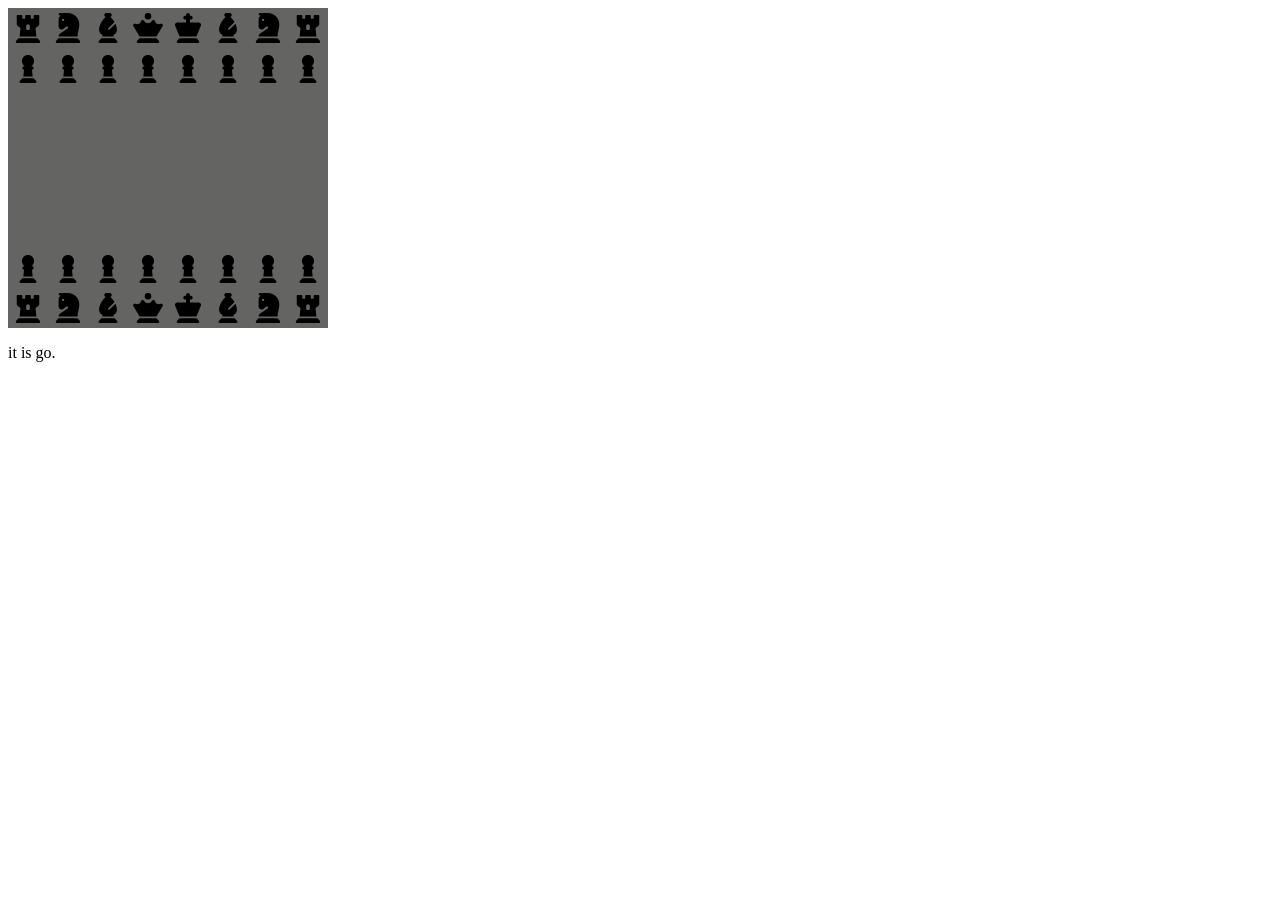
==== index.html @ 2e3c3ed7 "Add files via upload" ====
<!DOCTYPE html>
<html lang="en">
<head>
    <meta charset="UTF-8">
    <meta name="viewport" content="width=device-width, initial-scale=1.0">
    <title>Chess</title>
    <link rel="Stylesheet" href="style.css">
</head>

<body>

    <div id = "gameboard"></div>
    <p>it is <span id="player"></span> go.</p>
    <p id= "info display"></p>

    <script src="pieces.js"></script>
    <script src="app.js"></script>


</body>
</html>
---- style.css ----
#gameboard {
    width:  320px;
    height: 320px;
    display: flex;
    flex-wrap: wrap;
}

.square {
    height: 40px;
    width: 40px;

}

.square svg
{
    height: 30px;
    width: 30px ;
    margin: 5px;

}






.beige{
    background-color: rgb(100,100,98);

}

.brown {
    background-color: rgb(169,43,43);
}
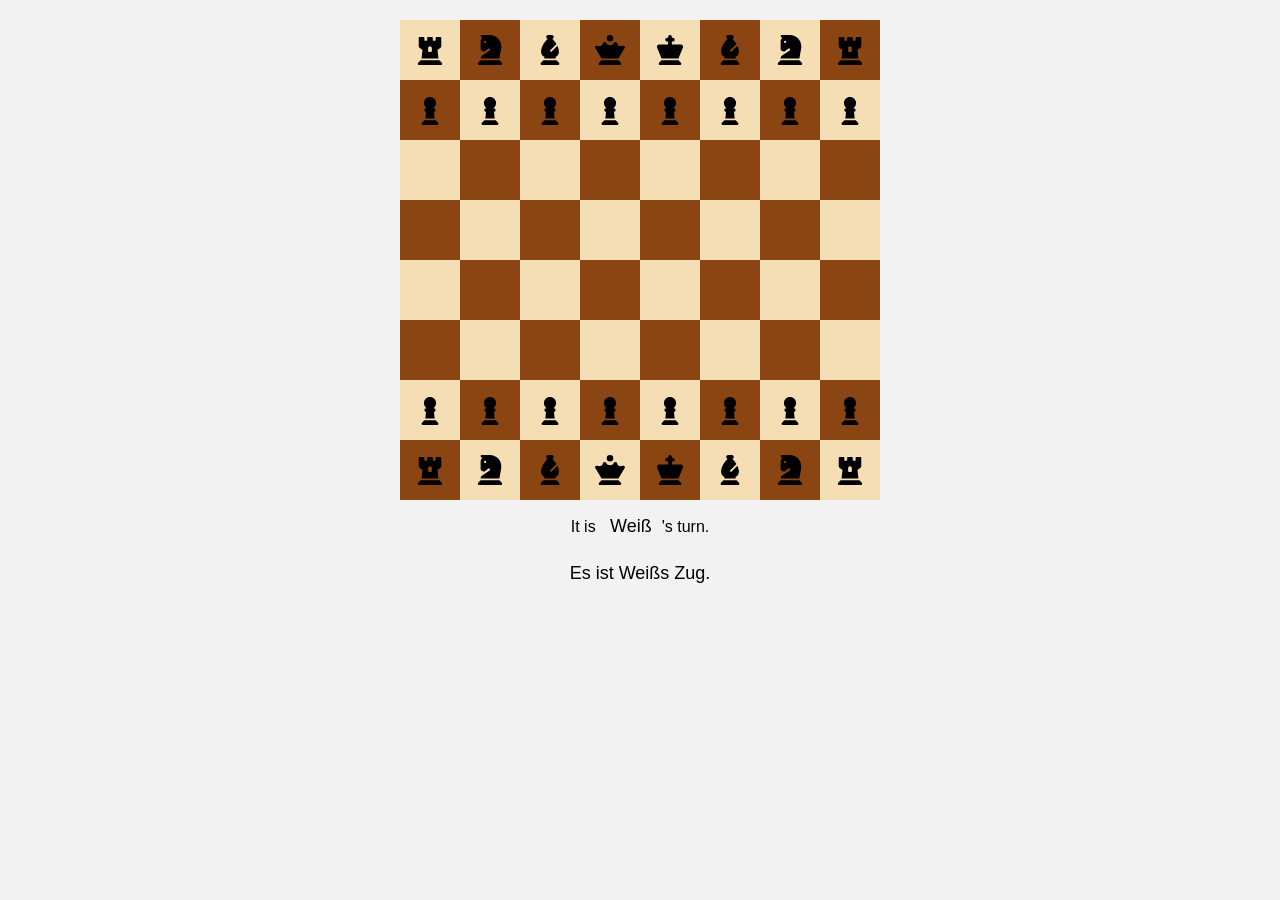
==== commit 18a8d0bb: "Add files via upload" ====
--- a/index.html
+++ b/index.html
@@ -4,18 +4,16 @@
     <meta charset="UTF-8">
     <meta name="viewport" content="width=device-width, initial-scale=1.0">
     <title>Chess</title>
-    <link rel="Stylesheet" href="style.css">
+    <link rel="stylesheet" href="style.css">
 </head>
-
 <body>
 
-    <div id = "gameboard"></div>
-    <p>it is <span id="player"></span> go.</p>
-    <p id= "info display"></p>
+    <div id="gameboard"></div>
+    <p>It is <span id="player"></span>'s turn.</p>
+    <p id="info-display"></p>
 
     <script src="pieces.js"></script>
     <script src="app.js"></script>
 
-
 </body>
-</html>+</html>
--- a/style.css
+++ b/style.css
@@ -1,34 +1,45 @@
+body {
+    display: flex;
+    flex-direction: column;
+    align-items: center;
+    font-family: Arial, sans-serif;
+    background-color: #f2f2f2;
+    margin: 0;
+    padding: 20px;
+}
+
 #gameboard {
-    width:  320px;
-    height: 320px;
-    display: flex;
-    flex-wrap: wrap;
+    display: grid;
+    grid-template-columns: repeat(8, 60px);
+    grid-template-rows: repeat(8, 60px);
+    gap: 0;
 }
 
 .square {
-    height: 40px;
-    width: 40px;
-
-}
-
-.square svg
-{
-    height: 30px;
-    width: 30px ;
-    margin: 5px;
-
-}
-
-
-
-
-
-
-.beige{
-    background-color: rgb(100,100,98);
-
+    display: flex;
+    align-items: center;
+    justify-content: center;
+    font-size: 24px;
+    width: 60px;
+    height: 60px;
 }
 
 .brown {
-    background-color: rgb(169,43,43);
-}+    background-color: #8B4513;
+}
+
+.beige {
+    background-color: #F5DEB3;
+}
+
+#info-display, #player {
+    font-size: 18px;
+    margin: 10px;
+}
+
+.square svg {
+    height: 30px;
+    width: 30px;
+    object-fit: contain;  /* Hält das Seitenverhältnis bei unterschiedlicher Breite/Höhe */
+    margin: auto;         /* Zentriert SVG innerhalb des Feldes */
+}
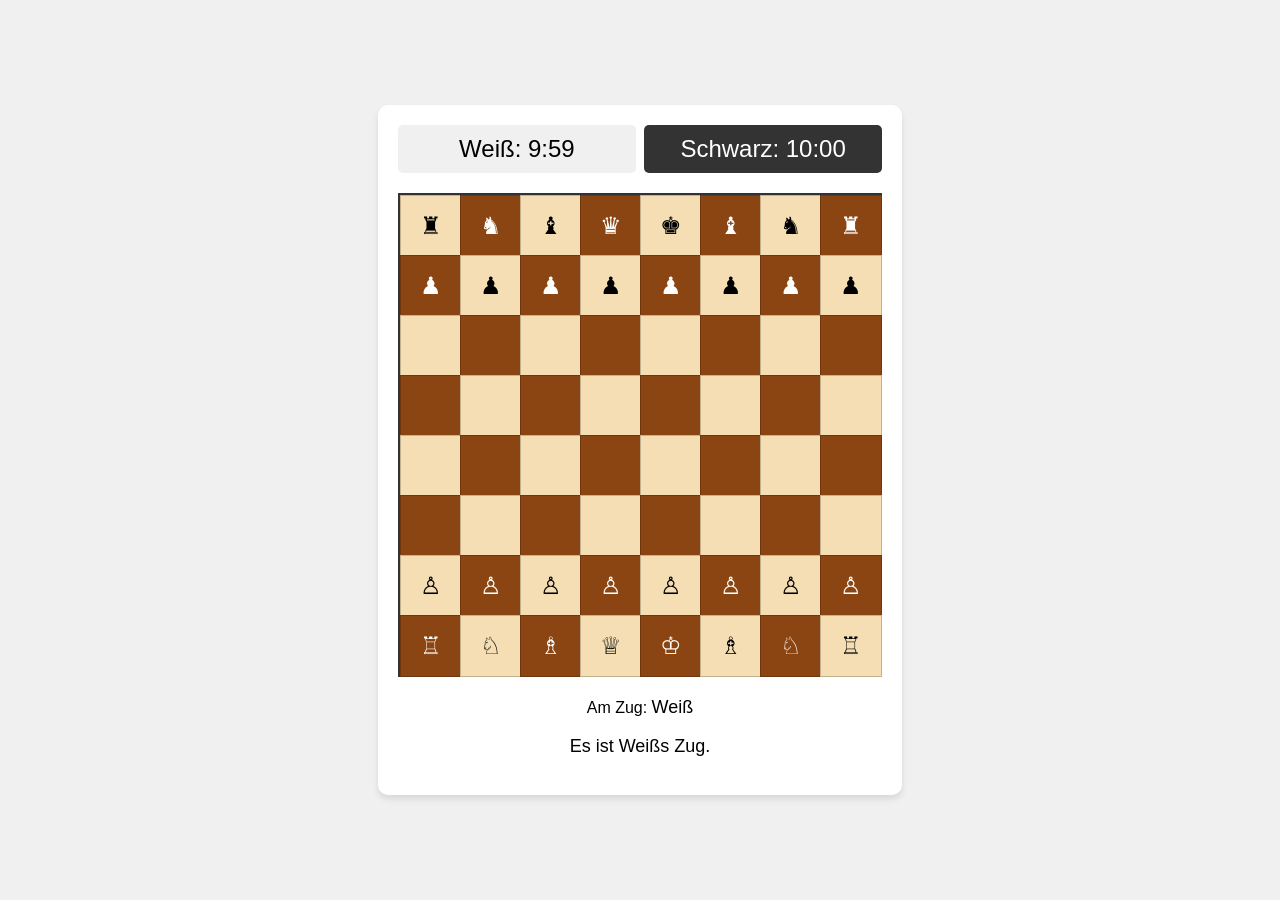
==== commit a7bbbb41: "Add files via upload" ====
--- a/index.html
+++ b/index.html
@@ -1,19 +1,25 @@
 <!DOCTYPE html>
-<html lang="en">
+<html lang="de">
 <head>
     <meta charset="UTF-8">
     <meta name="viewport" content="width=device-width, initial-scale=1.0">
-    <title>Chess</title>
+    <title>Schachspiel mit Uhr</title>
     <link rel="stylesheet" href="style.css">
 </head>
 <body>
-
-    <div id="gameboard"></div>
-    <p>It is <span id="player"></span>'s turn.</p>
-    <p id="info-display"></p>
+    <div id="chess-container">
+        <div id="clock-display">
+            <div class="player-clock white-clock">Weiß: 10:00</div>
+            <div class="player-clock black-clock">Schwarz: 10:00</div>
+        </div>
+        <div id="gameboard"></div>
+        <div id="game-info">
+            <p>Am Zug: <span id="player"></span></p>
+            <p id="info-display"></p>
+        </div>
+    </div>
 
     <script src="pieces.js"></script>
     <script src="app.js"></script>
-
 </body>
-</html>
+</html>
--- a/style.css
+++ b/style.css
@@ -1,11 +1,42 @@
 body {
     display: flex;
-    flex-direction: column;
+    justify-content: center;
     align-items: center;
+    min-height: 100vh;
+    margin: 0;
+    background-color: #f0f0f0;
     font-family: Arial, sans-serif;
-    background-color: #f2f2f2;
-    margin: 0;
+}
+
+#chess-container {
+    text-align: center;
+    background-color: white;
     padding: 20px;
+    border-radius: 10px;
+    box-shadow: 0 4px 6px rgba(0,0,0,0.1);
+}
+
+#clock-display {
+    display: flex;
+    justify-content: space-between;
+    margin-bottom: 20px;
+}
+
+.player-clock {
+    font-size: 24px;
+    padding: 10px;
+    border-radius: 5px;
+    width: 45%;
+}
+
+.white-clock {
+    background-color: #f0f0f0;
+    color: black;
+}
+
+.black-clock {
+    background-color: #333;
+    color: white;
 }
 
 #gameboard {
@@ -13,6 +44,8 @@
     grid-template-columns: repeat(8, 60px);
     grid-template-rows: repeat(8, 60px);
     gap: 0;
+    border: 2px solid #333;
+    margin: 0 auto;
 }
 
 .square {
@@ -22,24 +55,29 @@
     font-size: 24px;
     width: 60px;
     height: 60px;
+    border: 1px solid rgba(0,0,0,0.2);
+    transition: background-color 0.3s;
+    cursor: pointer;
+}
+
+.square.selected {
+    background-color: rgba(255,255,0,0.5);
 }
 
 .brown {
     background-color: #8B4513;
+    color: white;
 }
 
 .beige {
     background-color: #F5DEB3;
+    color: black;
 }
 
-#info-display, #player {
-    font-size: 18px;
-    margin: 10px;
+#game-info {
+    margin-top: 20px;
 }
 
-.square svg {
-    height: 30px;
-    width: 30px;
-    object-fit: contain;  /* Hält das Seitenverhältnis bei unterschiedlicher Breite/Höhe */
-    margin: auto;         /* Zentriert SVG innerhalb des Feldes */
-}
+#player, #info-display {
+    font-size: 18px;
+}
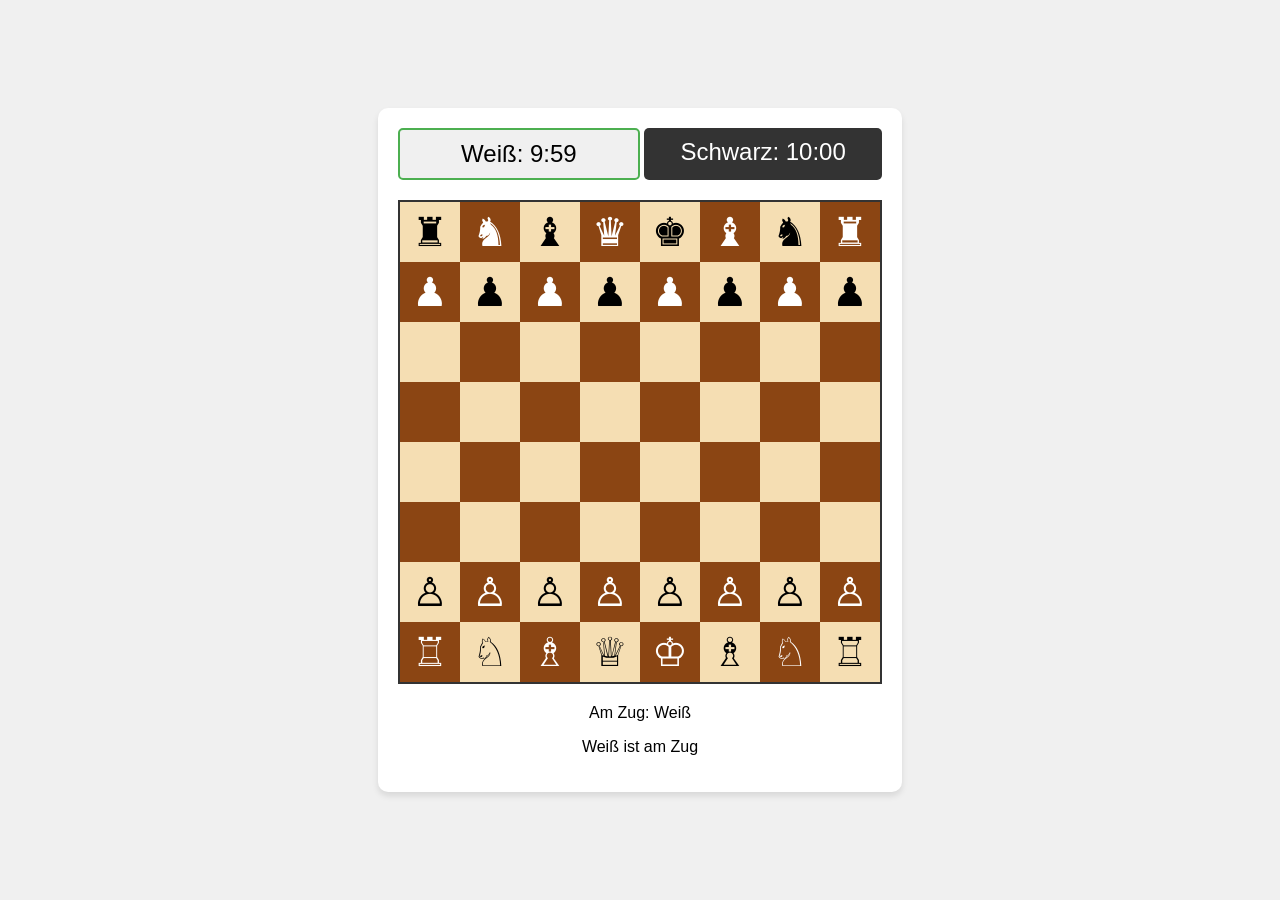
==== commit 1469dc8f: "Add files via upload" ====
--- a/index.html
+++ b/index.html
@@ -1,3 +1,4 @@
+
 <!DOCTYPE html>
 <html lang="de">
 <head>
@@ -18,7 +19,6 @@
             <p id="info-display"></p>
         </div>
     </div>
-
     <script src="pieces.js"></script>
     <script src="app.js"></script>
 </body>
--- a/style.css
+++ b/style.css
@@ -29,6 +29,10 @@
     width: 45%;
 }
 
+.active-clock {
+    border: 2px solid #4CAF50;
+}
+
 .white-clock {
     background-color: #f0f0f0;
     color: black;
@@ -52,16 +56,23 @@
     display: flex;
     align-items: center;
     justify-content: center;
-    font-size: 24px;
+    font-size: 2.5em;
     width: 60px;
     height: 60px;
-    border: 1px solid rgba(0,0,0,0.2);
-    transition: background-color 0.3s;
     cursor: pointer;
+    transition: all 0.3s ease;
 }
 
 .square.selected {
-    background-color: rgba(255,255,0,0.5);
+    background-color: rgba(255, 255, 0, 0.5) !important;
+}
+
+.square.valid-move {
+    background-color: rgba(144, 238, 144, 0.5) !important;
+}
+
+.square.check {
+    background-color: rgba(255, 0, 0, 0.3) !important;
 }
 
 .brown {
@@ -77,7 +88,3 @@
 #game-info {
     margin-top: 20px;
 }
-
-#player, #info-display {
-    font-size: 18px;
-}
